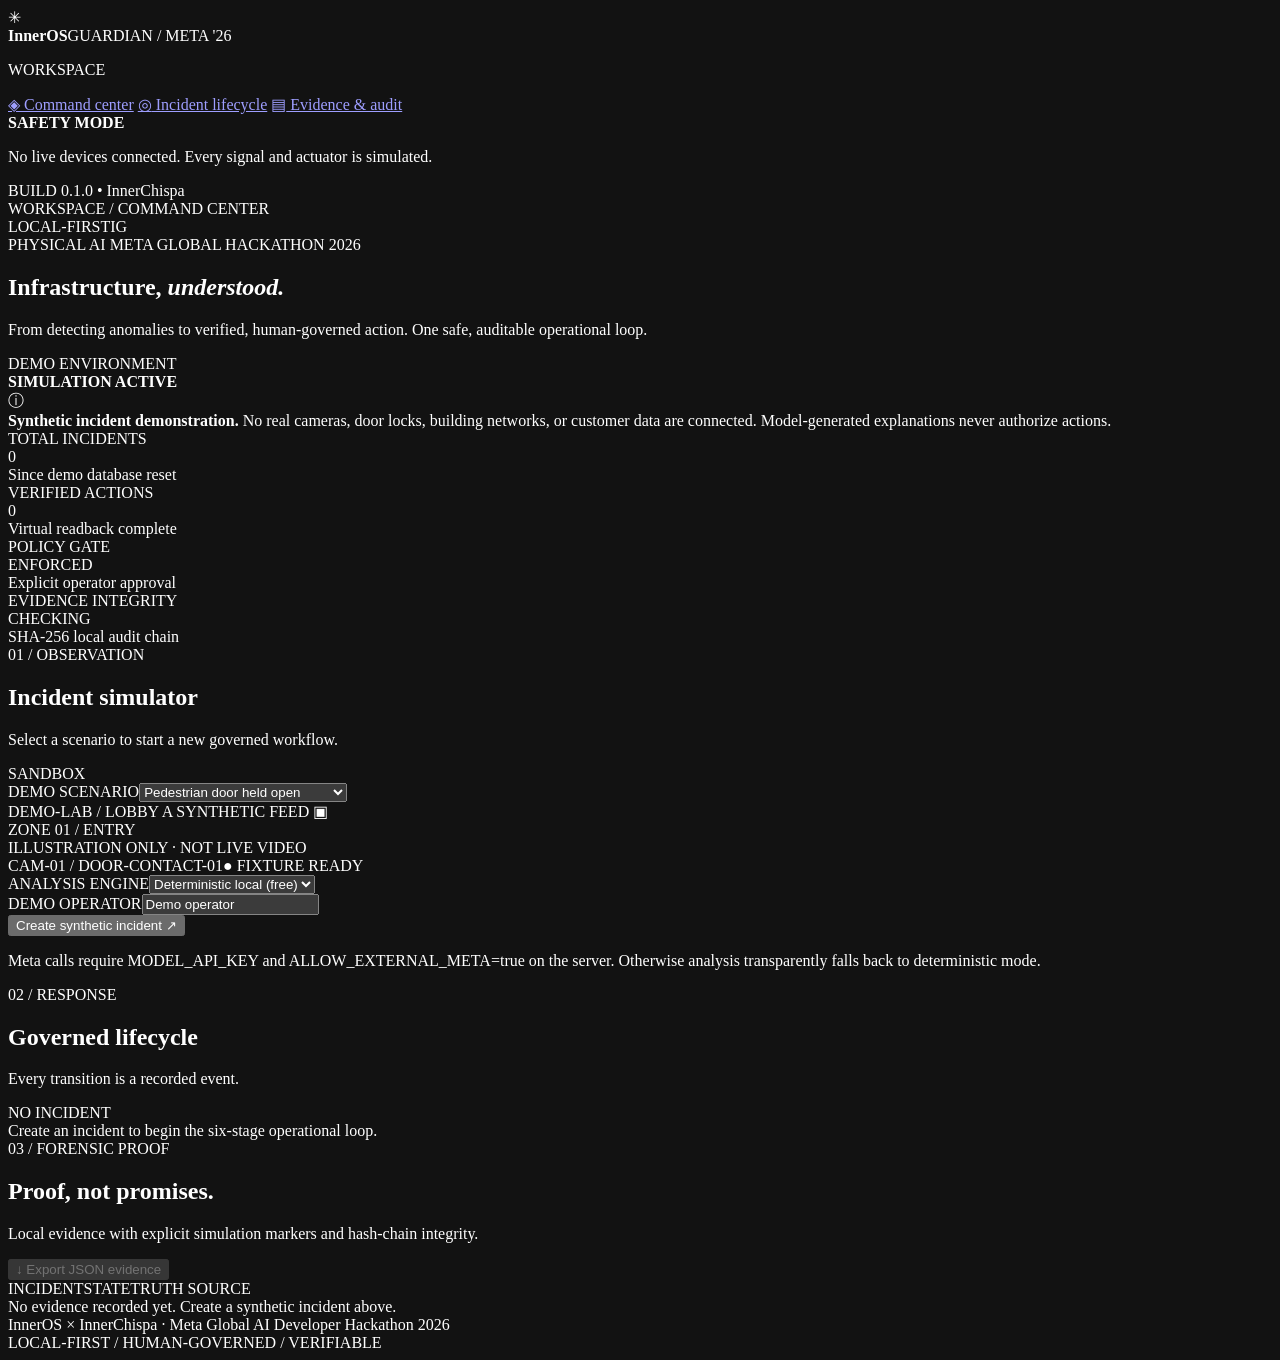
==== src/inneros_meta_guardian/static/index.html @ f58f7de5 "feat: restore tested standalone Guardian sandbox, disable cloud Meta from web demo" ====
<!doctype html>
<html lang="en">
<head>
<meta charset="utf-8" />
<meta name="viewport" content="width=device-width, initial-scale=1" />
<meta name="color-scheme" content="dark" />
<meta name="description" content="InnerOS Autonomous Infrastructure Guardian. A controlled, local-first physical AI demonstration." />
<title>InnerOS | Autonomous Infrastructure Guardian</title>
<link rel="stylesheet" href="/styles.css" />
<script defer src="/app.js"></script>
</head>
<body>
<div class="shell">
  <aside class="sidebar" aria-label="Application navigation">
    <div class="brand"><div class="brand-symbol">✳</div><div><strong>InnerOS</strong><span>GUARDIAN / META '26</span></div></div>
    <p class="nav-title">WORKSPACE</p>
    <a class="nav-link active" href="#overview"><span aria-hidden="true">◈</span> Command center</a>
    <a class="nav-link" href="#operations"><span aria-hidden="true">◎</span> Incident lifecycle</a>
    <a class="nav-link" href="#evidence"><span aria-hidden="true">▤</span> Evidence & audit</a>
    <div class="sidebar-bottom">
      <div class="safe-note"><span class="safe-dot"></span><strong>SAFETY MODE</strong><p>No live devices connected. Every signal and actuator is simulated.</p></div>
      <div class="version">BUILD 0.1.0 <span>•</span> InnerChispa</div>
    </div>
  </aside>
  <main id="overview" class="main">
    <header class="topbar"><div class="breadcrumbs">WORKSPACE <span>/</span> COMMAND CENTER</div><div class="topbar-right"><span class="status-pill"><i></i> LOCAL-FIRST</span><span class="avatar" aria-label="Demo operator">IG</span></div></header>
    <div class="page-content">
      <section class="intro"><div><div class="eyebrow">PHYSICAL AI <span class="small-line"></span> META GLOBAL HACKATHON 2026</div><h1>Infrastructure, <em>understood.</em></h1><p>From detecting anomalies to verified, human-governed action. One safe, auditable operational loop.</p></div><div class="live-box"><span class="pulse"></span><span>DEMO ENVIRONMENT<br/><strong>SIMULATION ACTIVE</strong></span></div></section>
      <div class="disclaimer" role="note"><span aria-hidden="true">ⓘ</span><div><strong>Synthetic incident demonstration.</strong> No real cameras, door locks, building networks, or customer data are connected. Model-generated explanations never authorize actions.</div></div>
      <section class="stat-grid" aria-label="Overview statistics">
        <div class="stat"><span class="stat-label">TOTAL INCIDENTS</span><div class="stat-number" id="stat-total">0</div><div class="stat-foot">Since demo database reset</div></div>
        <div class="stat"><span class="stat-label">VERIFIED ACTIONS</span><div class="stat-number accent-green" id="stat-verified">0</div><div class="stat-foot">Virtual readback complete</div></div>
        <div class="stat"><span class="stat-label">POLICY GATE</span><div class="stat-number stat-small">ENFORCED</div><div class="stat-foot">Explicit operator approval</div></div>
        <div class="stat"><span class="stat-label">EVIDENCE INTEGRITY</span><div class="stat-number stat-small" id="stat-integrity">CHECKING</div><div class="stat-foot">SHA-256 local audit chain</div></div>
      </section>
      <div class="content-grid">
        <section class="panel simulator" id="operations">
          <div class="panel-heading"><div><div class="eyebrow">01 / OBSERVATION</div><h2>Incident simulator</h2><p>Select a scenario to start a new governed workflow.</p></div><div class="micro-tag">SANDBOX</div></div>
          <label class="field-label" for="scenario">DEMO SCENARIO</label><select id="scenario"><option value="door_propped">Pedestrian door held open</option><option value="camera_offline">Entry camera connectivity loss</option><option value="unverified_alert">Unverified access-control event</option></select>
          <div class="camera-frame" aria-label="Synthetic zone schematic, not a camera feed"><div class="camera-head"><span class="camera-bullet"></span> DEMO-LAB / LOBBY A <span class="camera-head-right">SYNTHETIC FEED <span class="mini-square">▣</span></span></div><div class="camera-scene"><div class="scene-lines"></div><div class="scene-wall"></div><div class="scene-door"><div class="door-handle"></div></div><div class="scan-zone"><span class="label-scan">ZONE 01 / ENTRY</span></div><div class="scene-person"><span class="head"></span><span class="torso"></span><span class="legs"></span></div><span class="scene-stamp">ILLUSTRATION ONLY · NOT LIVE VIDEO</span></div><div class="camera-bottom"><span>CAM-01 <span class="dotsep">/</span> DOOR-CONTACT-01</span><span class="green-text">● FIXTURE READY</span></div></div>
          <div class="field-row"><div><label class="field-label" for="mode">ANALYSIS ENGINE</label><select id="mode"><option value="deterministic">Deterministic local (free)</option><option value="ollama">Ollama local (optional)</option></select></div><div><label class="field-label" for="operator">DEMO OPERATOR</label><input id="operator" maxlength="60" value="Demo operator" autocomplete="off" /></div></div>
          <button id="create" class="primary-btn">Create synthetic incident <span>↗</span></button>
          <p class="micro-note">Meta calls require MODEL_API_KEY and ALLOW_EXTERNAL_META=true on the server. Otherwise analysis transparently falls back to deterministic mode.</p>
        </section>
        <section class="panel workflow"><div class="panel-heading"><div><div class="eyebrow">02 / RESPONSE</div><h2>Governed lifecycle</h2><p>Every transition is a recorded event.</p></div><span id="incident-badge" class="micro-tag neutral">NO INCIDENT</span></div>
          <div id="stage-list" class="stage-list" aria-label="Incident progress">
            <div class="empty-workflow">Create an incident to begin the six-stage operational loop.</div>
          </div>
          <div id="incident-details" class="incident-details" hidden><div class="signal-title">INCIDENT CONTEXT <span id="incident-id"></span></div><h3 id="incident-title"></h3><div id="incident-signals" class="signal-list"></div><div class="narrative-box"><small>ANALYST REPORT <span id="provider-label"></span></small><p id="incident-narrative">Reasoning pending.</p></div><div class="workflow-actions"><button id="analyze" class="secondary-btn">Analyze incident</button><button id="approve" class="secondary-btn" disabled>Approve safe action</button><button id="execute" class="secondary-btn" disabled>Execute virtual action</button><button id="verify" class="secondary-btn" disabled>Verify independent readback</button></div></div>
          <div id="toast" class="toast" role="status" aria-live="polite"></div>
        </section>
      </div>
      <section class="panel evidence" id="evidence"><div class="panel-heading"><div><div class="eyebrow">03 / FORENSIC PROOF</div><h2>Proof, not promises.</h2><p>Local evidence with explicit simulation markers and hash-chain integrity.</p></div><button id="download" class="outline-btn" disabled>↓ Export JSON evidence</button></div><div class="audit-header"><span>INCIDENT</span><span>STATE</span><span>TRUTH SOURCE</span></div><div id="incident-log" class="incident-log"><div class="log-empty">No evidence recorded yet. Create a synthetic incident above.</div></div></section>
      <footer><div>InnerOS × InnerChispa <span>·</span> Meta Global AI Developer Hackathon 2026</div><div>LOCAL-FIRST <span> / </span> HUMAN-GOVERNED <span> / </span> VERIFIABLE</div></footer>
    </div>
  </main>
</div>
</body>
</html>
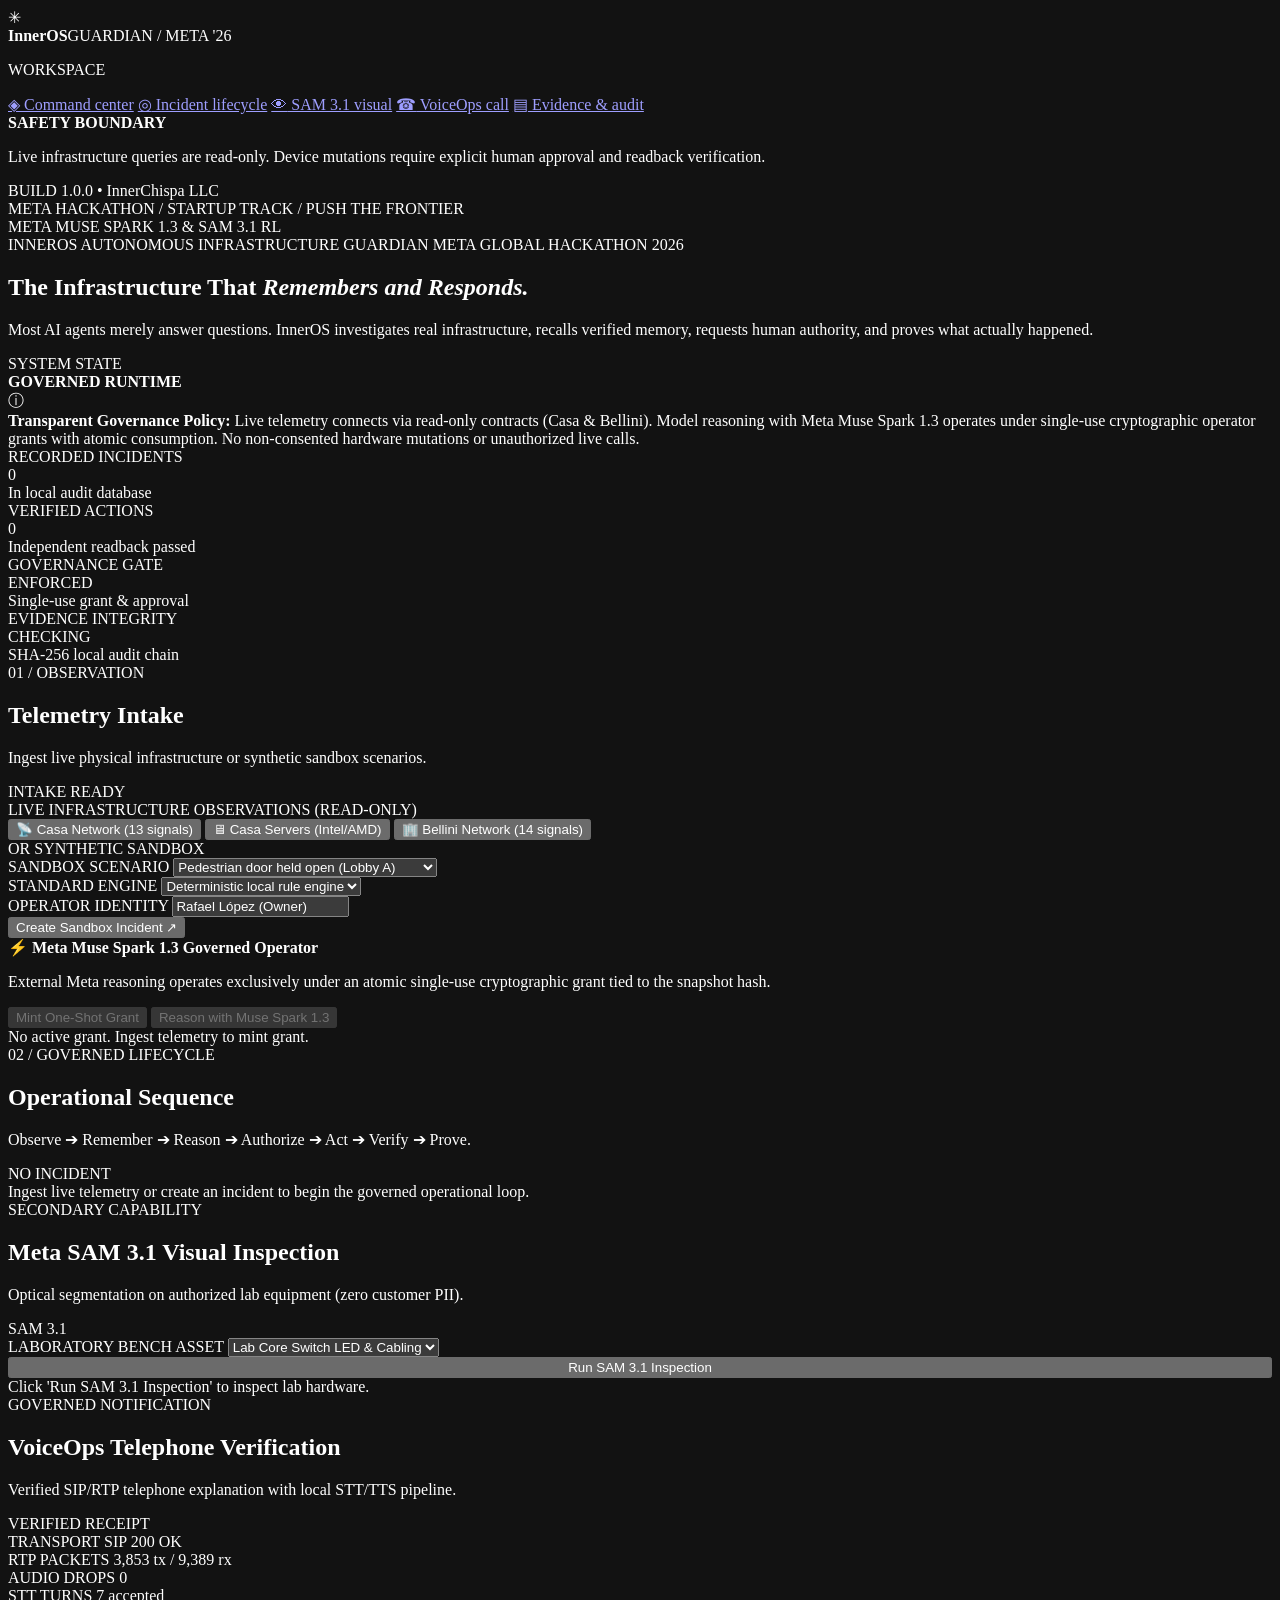
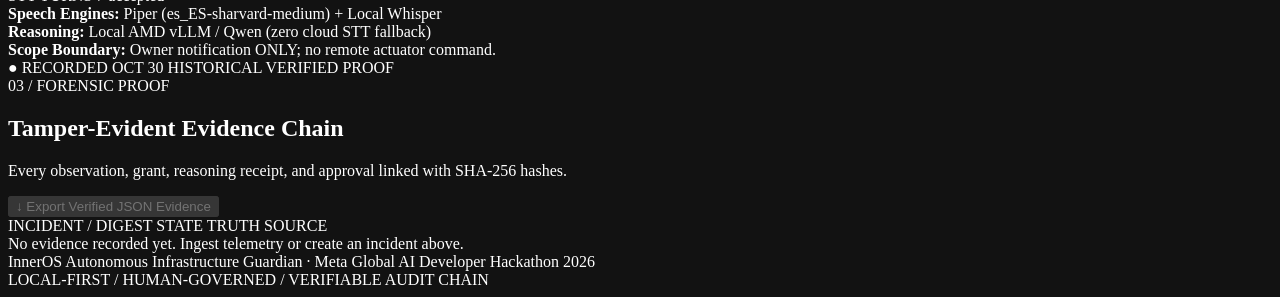
==== commit 4c97855f: "feat: complete Meta Muse Spark 1.3 & SAM 3.1 governed integration with live telemetry, verified memo" ====
--- a/src/inneros_meta_guardian/static/index.html
+++ b/src/inneros_meta_guardian/static/index.html
@@ -4,54 +4,305 @@
 <meta charset="utf-8" />
 <meta name="viewport" content="width=device-width, initial-scale=1" />
 <meta name="color-scheme" content="dark" />
-<meta name="description" content="InnerOS Autonomous Infrastructure Guardian. A controlled, local-first physical AI demonstration." />
-<title>InnerOS | Autonomous Infrastructure Guardian</title>
+<meta name="description" content="InnerOS Autonomous Infrastructure Guardian. Meta Global AI Developer Hackathon 2026." />
+<title>InnerOS | Autonomous Infrastructure Guardian (Meta '26)</title>
 <link rel="stylesheet" href="/styles.css" />
 <script defer src="/app.js"></script>
 </head>
 <body>
 <div class="shell">
   <aside class="sidebar" aria-label="Application navigation">
-    <div class="brand"><div class="brand-symbol">✳</div><div><strong>InnerOS</strong><span>GUARDIAN / META '26</span></div></div>
+    <div class="brand">
+      <div class="brand-symbol">✳</div>
+      <div><strong>InnerOS</strong><span>GUARDIAN / META '26</span></div>
+    </div>
     <p class="nav-title">WORKSPACE</p>
     <a class="nav-link active" href="#overview"><span aria-hidden="true">◈</span> Command center</a>
     <a class="nav-link" href="#operations"><span aria-hidden="true">◎</span> Incident lifecycle</a>
+    <a class="nav-link" href="#sam-visual"><span aria-hidden="true">👁</span> SAM 3.1 visual</a>
+    <a class="nav-link" href="#voiceops-section"><span aria-hidden="true">☎</span> VoiceOps call</a>
     <a class="nav-link" href="#evidence"><span aria-hidden="true">▤</span> Evidence & audit</a>
     <div class="sidebar-bottom">
-      <div class="safe-note"><span class="safe-dot"></span><strong>SAFETY MODE</strong><p>No live devices connected. Every signal and actuator is simulated.</p></div>
-      <div class="version">BUILD 0.1.0 <span>•</span> InnerChispa</div>
+      <div class="safe-note">
+        <span class="safe-dot"></span><strong>SAFETY BOUNDARY</strong>
+        <p>Live infrastructure queries are read-only. Device mutations require explicit human approval and readback verification.</p>
+      </div>
+      <div class="version">BUILD 1.0.0 <span>•</span> InnerChispa LLC</div>
     </div>
   </aside>
+
   <main id="overview" class="main">
-    <header class="topbar"><div class="breadcrumbs">WORKSPACE <span>/</span> COMMAND CENTER</div><div class="topbar-right"><span class="status-pill"><i></i> LOCAL-FIRST</span><span class="avatar" aria-label="Demo operator">IG</span></div></header>
+    <header class="topbar">
+      <div class="breadcrumbs">META HACKATHON <span>/</span> STARTUP TRACK <span>/</span> PUSH THE FRONTIER</div>
+      <div class="topbar-right">
+        <span class="status-pill"><i></i> META MUSE SPARK 1.3 & SAM 3.1</span>
+        <span class="avatar" aria-label="Demo operator">RL</span>
+      </div>
+    </header>
+
     <div class="page-content">
-      <section class="intro"><div><div class="eyebrow">PHYSICAL AI <span class="small-line"></span> META GLOBAL HACKATHON 2026</div><h1>Infrastructure, <em>understood.</em></h1><p>From detecting anomalies to verified, human-governed action. One safe, auditable operational loop.</p></div><div class="live-box"><span class="pulse"></span><span>DEMO ENVIRONMENT<br/><strong>SIMULATION ACTIVE</strong></span></div></section>
-      <div class="disclaimer" role="note"><span aria-hidden="true">ⓘ</span><div><strong>Synthetic incident demonstration.</strong> No real cameras, door locks, building networks, or customer data are connected. Model-generated explanations never authorize actions.</div></div>
+      <section class="intro">
+        <div>
+          <div class="eyebrow">INNEROS AUTONOMOUS INFRASTRUCTURE GUARDIAN <span class="small-line"></span> META GLOBAL HACKATHON 2026</div>
+          <h1>The Infrastructure That <em>Remembers and Responds.</em></h1>
+          <p>Most AI agents merely answer questions. InnerOS investigates real infrastructure, recalls verified memory, requests human authority, and proves what actually happened.</p>
+        </div>
+        <div class="live-box">
+          <span class="pulse"></span>
+          <span>SYSTEM STATE<br/><strong>GOVERNED RUNTIME</strong></span>
+        </div>
+      </section>
+
+      <div class="disclaimer" role="note">
+        <span aria-hidden="true">ⓘ</span>
+        <div>
+          <strong>Transparent Governance Policy:</strong> Live telemetry connects via read-only contracts (Casa & Bellini). Model reasoning with Meta Muse Spark 1.3 operates under single-use cryptographic operator grants with atomic consumption. No non-consented hardware mutations or unauthorized live calls.
+        </div>
+      </div>
+
       <section class="stat-grid" aria-label="Overview statistics">
-        <div class="stat"><span class="stat-label">TOTAL INCIDENTS</span><div class="stat-number" id="stat-total">0</div><div class="stat-foot">Since demo database reset</div></div>
-        <div class="stat"><span class="stat-label">VERIFIED ACTIONS</span><div class="stat-number accent-green" id="stat-verified">0</div><div class="stat-foot">Virtual readback complete</div></div>
-        <div class="stat"><span class="stat-label">POLICY GATE</span><div class="stat-number stat-small">ENFORCED</div><div class="stat-foot">Explicit operator approval</div></div>
-        <div class="stat"><span class="stat-label">EVIDENCE INTEGRITY</span><div class="stat-number stat-small" id="stat-integrity">CHECKING</div><div class="stat-foot">SHA-256 local audit chain</div></div>
+        <div class="stat">
+          <span class="stat-label">RECORDED INCIDENTS</span>
+          <div class="stat-number" id="stat-total">0</div>
+          <div class="stat-foot">In local audit database</div>
+        </div>
+        <div class="stat">
+          <span class="stat-label">VERIFIED ACTIONS</span>
+          <div class="stat-number accent-green" id="stat-verified">0</div>
+          <div class="stat-foot">Independent readback passed</div>
+        </div>
+        <div class="stat">
+          <span class="stat-label">GOVERNANCE GATE</span>
+          <div class="stat-number stat-small">ENFORCED</div>
+          <div class="stat-foot">Single-use grant & approval</div>
+        </div>
+        <div class="stat">
+          <span class="stat-label">EVIDENCE INTEGRITY</span>
+          <div class="stat-number stat-small" id="stat-integrity">CHECKING</div>
+          <div class="stat-foot">SHA-256 local audit chain</div>
+        </div>
       </section>
+
       <div class="content-grid">
+        <!-- 01 / OBSERVATION PANEL -->
         <section class="panel simulator" id="operations">
-          <div class="panel-heading"><div><div class="eyebrow">01 / OBSERVATION</div><h2>Incident simulator</h2><p>Select a scenario to start a new governed workflow.</p></div><div class="micro-tag">SANDBOX</div></div>
-          <label class="field-label" for="scenario">DEMO SCENARIO</label><select id="scenario"><option value="door_propped">Pedestrian door held open</option><option value="camera_offline">Entry camera connectivity loss</option><option value="unverified_alert">Unverified access-control event</option></select>
-          <div class="camera-frame" aria-label="Synthetic zone schematic, not a camera feed"><div class="camera-head"><span class="camera-bullet"></span> DEMO-LAB / LOBBY A <span class="camera-head-right">SYNTHETIC FEED <span class="mini-square">▣</span></span></div><div class="camera-scene"><div class="scene-lines"></div><div class="scene-wall"></div><div class="scene-door"><div class="door-handle"></div></div><div class="scan-zone"><span class="label-scan">ZONE 01 / ENTRY</span></div><div class="scene-person"><span class="head"></span><span class="torso"></span><span class="legs"></span></div><span class="scene-stamp">ILLUSTRATION ONLY · NOT LIVE VIDEO</span></div><div class="camera-bottom"><span>CAM-01 <span class="dotsep">/</span> DOOR-CONTACT-01</span><span class="green-text">● FIXTURE READY</span></div></div>
-          <div class="field-row"><div><label class="field-label" for="mode">ANALYSIS ENGINE</label><select id="mode"><option value="deterministic">Deterministic local (free)</option><option value="ollama">Ollama local (optional)</option></select></div><div><label class="field-label" for="operator">DEMO OPERATOR</label><input id="operator" maxlength="60" value="Demo operator" autocomplete="off" /></div></div>
-          <button id="create" class="primary-btn">Create synthetic incident <span>↗</span></button>
-          <p class="micro-note">Meta calls require MODEL_API_KEY and ALLOW_EXTERNAL_META=true on the server. Otherwise analysis transparently falls back to deterministic mode.</p>
+          <div class="panel-heading">
+            <div>
+              <div class="eyebrow">01 / OBSERVATION</div>
+              <h2>Telemetry Intake</h2>
+              <p>Ingest live physical infrastructure or synthetic sandbox scenarios.</p>
+            </div>
+            <div class="micro-tag" id="intake-badge">INTAKE READY</div>
+          </div>
+
+          <!-- Live Infrastructure Buttons -->
+          <div class="live-intake-group">
+            <span class="field-label">LIVE INFRASTRUCTURE OBSERVATIONS (READ-ONLY)</span>
+            <div class="btn-group-row">
+              <button id="btn-live-casa-net" class="live-btn">📡 Casa Network (13 signals)</button>
+              <button id="btn-live-casa-srv" class="live-btn">🖥 Casa Servers (Intel/AMD)</button>
+              <button id="btn-live-bellini" class="live-btn">🏢 Bellini Network (14 signals)</button>
+            </div>
+          </div>
+
+          <div class="divider-text"><span>OR SYNTHETIC SANDBOX</span></div>
+
+          <label class="field-label" for="scenario">SANDBOX SCENARIO</label>
+          <select id="scenario">
+            <option value="door_propped">Pedestrian door held open (Lobby A)</option>
+            <option value="camera_offline">Entry camera connectivity loss (Zone 01)</option>
+            <option value="unverified_alert">Unverified access-control event</option>
+          </select>
+
+          <div class="field-row">
+            <div>
+              <label class="field-label" for="mode">STANDARD ENGINE</label>
+              <select id="mode">
+                <option value="deterministic">Deterministic local rule engine</option>
+                <option value="ollama">Ollama local loopback</option>
+              </select>
+            </div>
+            <div>
+              <label class="field-label" for="operator">OPERATOR IDENTITY</label>
+              <input id="operator" maxlength="60" value="Rafael López (Owner)" autocomplete="off" />
+            </div>
+          </div>
+
+          <button id="create" class="primary-btn">Create Sandbox Incident <span>↗</span></button>
+
+          <!-- Governed Meta Operator Box -->
+          <div class="meta-grant-box">
+            <div class="meta-grant-header">
+              <span class="spark-icon">⚡</span>
+              <strong>Meta Muse Spark 1.3 Governed Operator</strong>
+            </div>
+            <p class="micro-note">
+              External Meta reasoning operates exclusively under an atomic single-use cryptographic grant tied to the snapshot hash.
+            </p>
+            <div class="grant-row">
+              <button id="btn-mint-grant" class="grant-btn" disabled>Mint One-Shot Grant</button>
+              <button id="btn-meta-analyze" class="meta-action-btn" disabled>Reason with Muse Spark 1.3</button>
+            </div>
+            <div id="grant-status" class="grant-status-text">No active grant. Ingest telemetry to mint grant.</div>
+          </div>
         </section>
-        <section class="panel workflow"><div class="panel-heading"><div><div class="eyebrow">02 / RESPONSE</div><h2>Governed lifecycle</h2><p>Every transition is a recorded event.</p></div><span id="incident-badge" class="micro-tag neutral">NO INCIDENT</span></div>
+
+        <!-- 02 / GOVERNED LIFECYCLE -->
+        <section class="panel workflow">
+          <div class="panel-heading">
+            <div>
+              <div class="eyebrow">02 / GOVERNED LIFECYCLE</div>
+              <h2>Operational Sequence</h2>
+              <p>Observe ➔ Remember ➔ Reason ➔ Authorize ➔ Act ➔ Verify ➔ Prove.</p>
+            </div>
+            <span id="incident-badge" class="micro-tag neutral">NO INCIDENT</span>
+          </div>
+
           <div id="stage-list" class="stage-list" aria-label="Incident progress">
-            <div class="empty-workflow">Create an incident to begin the six-stage operational loop.</div>
-          </div>
-          <div id="incident-details" class="incident-details" hidden><div class="signal-title">INCIDENT CONTEXT <span id="incident-id"></span></div><h3 id="incident-title"></h3><div id="incident-signals" class="signal-list"></div><div class="narrative-box"><small>ANALYST REPORT <span id="provider-label"></span></small><p id="incident-narrative">Reasoning pending.</p></div><div class="workflow-actions"><button id="analyze" class="secondary-btn">Analyze incident</button><button id="approve" class="secondary-btn" disabled>Approve safe action</button><button id="execute" class="secondary-btn" disabled>Execute virtual action</button><button id="verify" class="secondary-btn" disabled>Verify independent readback</button></div></div>
+            <div class="empty-workflow">Ingest live telemetry or create an incident to begin the governed operational loop.</div>
+          </div>
+
+          <div id="incident-details" class="incident-details" hidden>
+            <div class="signal-title">
+              INCIDENT SNAPSHOT <span id="incident-id"></span>
+            </div>
+            <h3 id="incident-title"></h3>
+            
+            <!-- Snapshot & Digest info -->
+            <div class="snapshot-hash-bar">
+              <span>SHA-256 Digest:</span>
+              <code id="incident-digest">None</code>
+            </div>
+
+            <!-- Monitored Signals List -->
+            <div id="incident-signals" class="signal-list"></div>
+
+            <!-- Verified Memory Facts (AG-60) -->
+            <div id="memory-box" class="memory-box">
+              <div class="memory-header">
+                <span>🧠 AG-60 VERIFIED MEMORY & HISTORICAL FACTS</span>
+                <button id="btn-recall-memory" class="mini-btn">Recall Facts</button>
+              </div>
+              <div id="memory-facts" class="memory-facts-list">
+                <span class="muted-italic">Click 'Recall Facts' to retrieve verified site baseline.</span>
+              </div>
+            </div>
+
+            <!-- Analyst Narrative & Meta Receipt -->
+            <div class="narrative-box">
+              <small>ANALYST REASONING REPORT <span id="provider-label">NOT ANALYZED</span></small>
+              <p id="incident-narrative">Reasoning pending.</p>
+              <div id="meta-receipt" class="meta-receipt-subbox" hidden></div>
+            </div>
+
+            <!-- Workflow Action Buttons -->
+            <div class="workflow-actions">
+              <button id="analyze" class="secondary-btn">Standard Analyze</button>
+              <button id="approve" class="secondary-btn" disabled>Approve Safe Action</button>
+              <button id="execute" class="secondary-btn" disabled>Execute Virtual Action</button>
+              <button id="verify" class="secondary-btn" disabled>Verify Readback</button>
+            </div>
+          </div>
+
           <div id="toast" class="toast" role="status" aria-live="polite"></div>
         </section>
       </div>
-      <section class="panel evidence" id="evidence"><div class="panel-heading"><div><div class="eyebrow">03 / FORENSIC PROOF</div><h2>Proof, not promises.</h2><p>Local evidence with explicit simulation markers and hash-chain integrity.</p></div><button id="download" class="outline-btn" disabled>↓ Export JSON evidence</button></div><div class="audit-header"><span>INCIDENT</span><span>STATE</span><span>TRUTH SOURCE</span></div><div id="incident-log" class="incident-log"><div class="log-empty">No evidence recorded yet. Create a synthetic incident above.</div></div></section>
-      <footer><div>InnerOS × InnerChispa <span>·</span> Meta Global AI Developer Hackathon 2026</div><div>LOCAL-FIRST <span> / </span> HUMAN-GOVERNED <span> / </span> VERIFIABLE</div></footer>
+
+      <!-- SAM 3.1 & VOICEOPS INSPECTION SECTION -->
+      <div class="content-grid aux-grid">
+        <!-- SAM 3.1 Visual Lab Inspector -->
+        <section class="panel" id="sam-visual">
+          <div class="panel-heading">
+            <div>
+              <div class="eyebrow">SECONDARY CAPABILITY</div>
+              <h2>Meta SAM 3.1 Visual Inspection</h2>
+              <p>Optical segmentation on authorized lab equipment (zero customer PII).</p>
+            </div>
+            <span class="micro-tag">SAM 3.1</span>
+          </div>
+
+          <div class="field-row">
+            <div>
+              <label class="field-label" for="sam-asset-select">LABORATORY BENCH ASSET</label>
+              <select id="sam-asset-select">
+                <option value="lab_rack_switch_led">Lab Core Switch LED & Cabling</option>
+                <option value="lab_optical_patch_panel">Optical Distribution Frame Fiber</option>
+              </select>
+            </div>
+            <div style="display:flex;align-items:flex-end;">
+              <button id="btn-run-sam" class="secondary-btn" style="width:100%;">Run SAM 3.1 Inspection</button>
+            </div>
+          </div>
+
+          <div id="sam-output" class="sam-output-box">
+            <span class="muted-italic">Click 'Run SAM 3.1 Inspection' to inspect lab hardware.</span>
+          </div>
+        </section>
+
+        <!-- VoiceOps Phone Call Verification -->
+        <section class="panel" id="voiceops-section">
+          <div class="panel-heading">
+            <div>
+              <div class="eyebrow">GOVERNED NOTIFICATION</div>
+              <h2>VoiceOps Telephone Verification</h2>
+              <p>Verified SIP/RTP telephone explanation with local STT/TTS pipeline.</p>
+            </div>
+            <span class="micro-tag accent-green">VERIFIED RECEIPT</span>
+          </div>
+
+          <div class="voiceops-card">
+            <div class="voice-metric-row">
+              <div class="v-metric">
+                <span class="v-label">TRANSPORT</span>
+                <span class="v-val">SIP 200 OK</span>
+              </div>
+              <div class="v-metric">
+                <span class="v-label">RTP PACKETS</span>
+                <span class="v-val">3,853 tx / 9,389 rx</span>
+              </div>
+              <div class="v-metric">
+                <span class="v-label">AUDIO DROPS</span>
+                <span class="v-val accent-green">0</span>
+              </div>
+              <div class="v-metric">
+                <span class="v-label">STT TURNS</span>
+                <span class="v-val">7 accepted</span>
+              </div>
+            </div>
+            <div class="voice-details">
+              <div><strong>Speech Engines:</strong> Piper (es_ES-sharvard-medium) + Local Whisper</div>
+              <div><strong>Reasoning:</strong> Local AMD vLLM / Qwen (zero cloud STT fallback)</div>
+              <div><strong>Scope Boundary:</strong> Owner notification ONLY; no remote actuator command.</div>
+              <div class="voice-tag">● RECORDED OCT 30 HISTORICAL VERIFIED PROOF</div>
+            </div>
+          </div>
+        </section>
+      </div>
+
+      <!-- 03 / FORENSIC PROOF & EVIDENCE -->
+      <section class="panel evidence" id="evidence">
+        <div class="panel-heading">
+          <div>
+            <div class="eyebrow">03 / FORENSIC PROOF</div>
+            <h2>Tamper-Evident Evidence Chain</h2>
+            <p>Every observation, grant, reasoning receipt, and approval linked with SHA-256 hashes.</p>
+          </div>
+          <button id="download" class="outline-btn" disabled>↓ Export Verified JSON Evidence</button>
+        </div>
+        <div class="audit-header">
+          <span>INCIDENT / DIGEST</span>
+          <span>STATE</span>
+          <span>TRUTH SOURCE</span>
+        </div>
+        <div id="incident-log" class="incident-log">
+          <div class="log-empty">No evidence recorded yet. Ingest telemetry or create an incident above.</div>
+        </div>
+      </section>
+
+      <footer>
+        <div>InnerOS Autonomous Infrastructure Guardian <span>·</span> Meta Global AI Developer Hackathon 2026</div>
+        <div>LOCAL-FIRST <span> / </span> HUMAN-GOVERNED <span> / </span> VERIFIABLE AUDIT CHAIN</div>
+      </footer>
     </div>
   </main>
 </div>
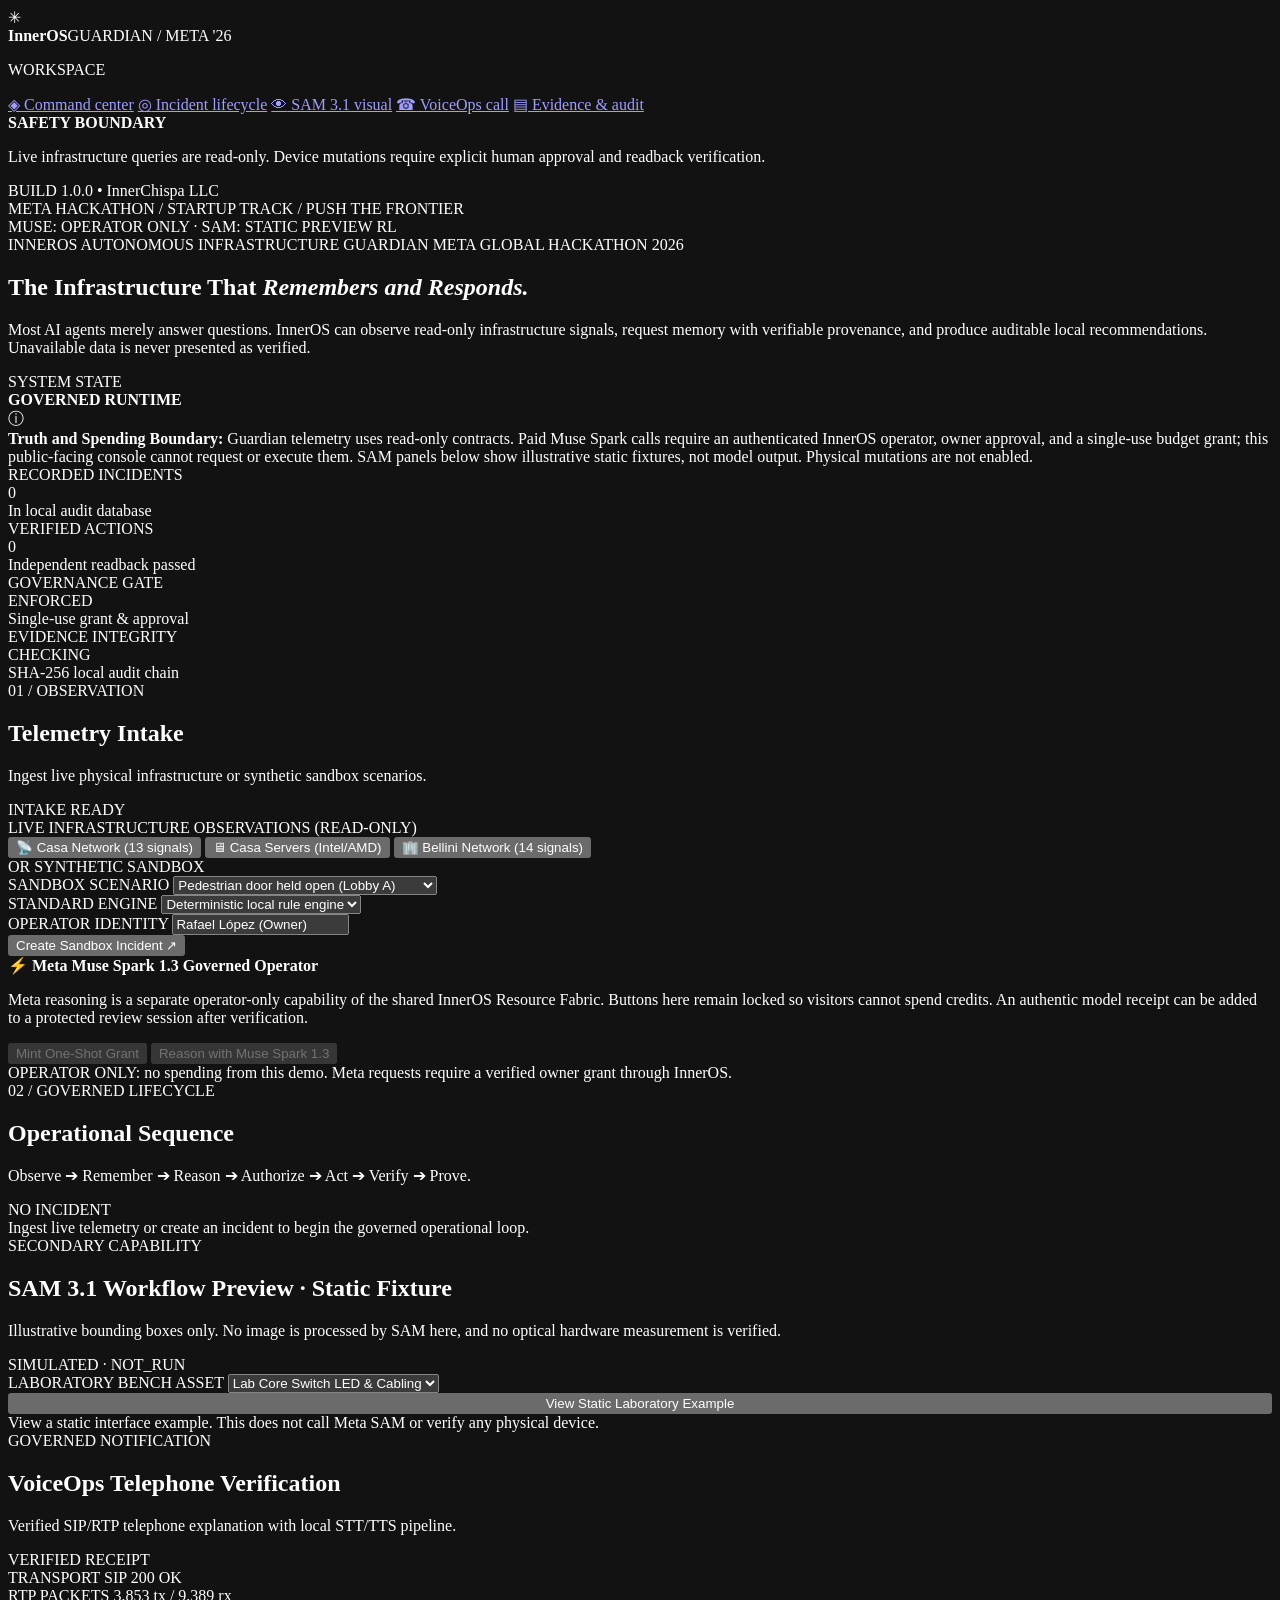
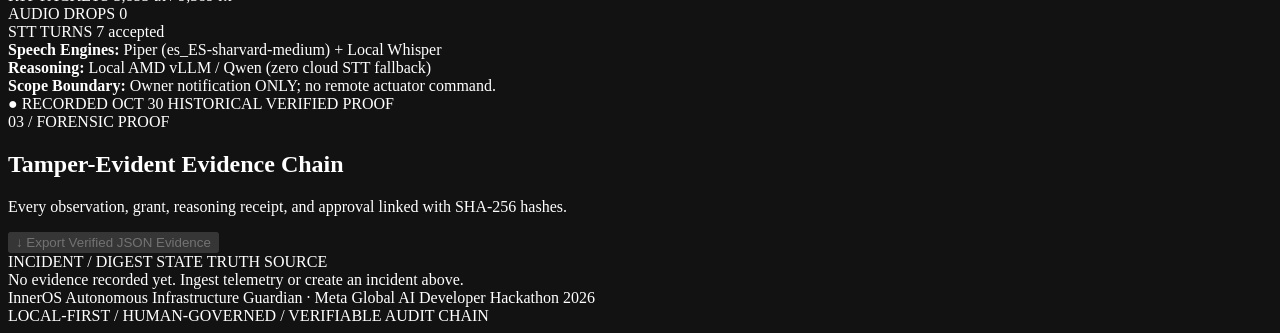
==== commit 90e8311d: "fix(ui): distinguish operator-only Muse, unavailable memory and synthetic SAM preview" ====
--- a/src/inneros_meta_guardian/static/index.html
+++ b/src/inneros_meta_guardian/static/index.html
@@ -35,7 +35,7 @@
     <header class="topbar">
       <div class="breadcrumbs">META HACKATHON <span>/</span> STARTUP TRACK <span>/</span> PUSH THE FRONTIER</div>
       <div class="topbar-right">
-        <span class="status-pill"><i></i> META MUSE SPARK 1.3 & SAM 3.1</span>
+        <span class="status-pill"><i></i> MUSE: OPERATOR ONLY · SAM: STATIC PREVIEW</span>
         <span class="avatar" aria-label="Demo operator">RL</span>
       </div>
     </header>
@@ -45,7 +45,7 @@
         <div>
           <div class="eyebrow">INNEROS AUTONOMOUS INFRASTRUCTURE GUARDIAN <span class="small-line"></span> META GLOBAL HACKATHON 2026</div>
           <h1>The Infrastructure That <em>Remembers and Responds.</em></h1>
-          <p>Most AI agents merely answer questions. InnerOS investigates real infrastructure, recalls verified memory, requests human authority, and proves what actually happened.</p>
+          <p>Most AI agents merely answer questions. InnerOS can observe read-only infrastructure signals, request memory with verifiable provenance, and produce auditable local recommendations. Unavailable data is never presented as verified.</p>
         </div>
         <div class="live-box">
           <span class="pulse"></span>
@@ -56,7 +56,7 @@
       <div class="disclaimer" role="note">
         <span aria-hidden="true">ⓘ</span>
         <div>
-          <strong>Transparent Governance Policy:</strong> Live telemetry connects via read-only contracts (Casa & Bellini). Model reasoning with Meta Muse Spark 1.3 operates under single-use cryptographic operator grants with atomic consumption. No non-consented hardware mutations or unauthorized live calls.
+          <strong>Truth and Spending Boundary:</strong> Guardian telemetry uses read-only contracts. Paid Muse Spark calls require an authenticated InnerOS operator, owner approval, and a single-use budget grant; this public-facing console cannot request or execute them. SAM panels below show illustrative static fixtures, not model output. Physical mutations are not enabled.
         </div>
       </div>
 
@@ -137,13 +137,13 @@
               <strong>Meta Muse Spark 1.3 Governed Operator</strong>
             </div>
             <p class="micro-note">
-              External Meta reasoning operates exclusively under an atomic single-use cryptographic grant tied to the snapshot hash.
+              Meta reasoning is a separate operator-only capability of the shared InnerOS Resource Fabric. Buttons here remain locked so visitors cannot spend credits. An authentic model receipt can be added to a protected review session after verification.
             </p>
             <div class="grant-row">
               <button id="btn-mint-grant" class="grant-btn" disabled>Mint One-Shot Grant</button>
               <button id="btn-meta-analyze" class="meta-action-btn" disabled>Reason with Muse Spark 1.3</button>
             </div>
-            <div id="grant-status" class="grant-status-text">No active grant. Ingest telemetry to mint grant.</div>
+            <div id="grant-status" class="grant-status-text">OPERATOR ONLY: no spending from this demo. Meta requests require a verified owner grant through InnerOS.</div>
           </div>
         </section>
 
@@ -180,11 +180,11 @@
             <!-- Verified Memory Facts (AG-60) -->
             <div id="memory-box" class="memory-box">
               <div class="memory-header">
-                <span>🧠 AG-60 VERIFIED MEMORY & HISTORICAL FACTS</span>
+                <span>🧠 AG-60 / PERSONAL BRAIN · VERIFIABLE RECALL</span>
                 <button id="btn-recall-memory" class="mini-btn">Recall Facts</button>
               </div>
               <div id="memory-facts" class="memory-facts-list">
-                <span class="muted-italic">Click 'Recall Facts' to retrieve verified site baseline.</span>
+                <span class="muted-italic">Request existing memory with source provenance. Unavailable data must remain unavailable, not simulated.</span>
               </div>
             </div>
 
@@ -215,10 +215,10 @@
           <div class="panel-heading">
             <div>
               <div class="eyebrow">SECONDARY CAPABILITY</div>
-              <h2>Meta SAM 3.1 Visual Inspection</h2>
-              <p>Optical segmentation on authorized lab equipment (zero customer PII).</p>
-            </div>
-            <span class="micro-tag">SAM 3.1</span>
+              <h2>SAM 3.1 Workflow Preview · Static Fixture</h2>
+              <p>Illustrative bounding boxes only. No image is processed by SAM here, and no optical hardware measurement is verified.</p>
+            </div>
+            <span class="micro-tag">SIMULATED · NOT_RUN</span>
           </div>
 
           <div class="field-row">
@@ -230,12 +230,12 @@
               </select>
             </div>
             <div style="display:flex;align-items:flex-end;">
-              <button id="btn-run-sam" class="secondary-btn" style="width:100%;">Run SAM 3.1 Inspection</button>
+              <button id="btn-run-sam" class="secondary-btn" style="width:100%;">View Static Laboratory Example</button>
             </div>
           </div>
 
           <div id="sam-output" class="sam-output-box">
-            <span class="muted-italic">Click 'Run SAM 3.1 Inspection' to inspect lab hardware.</span>
+            <span class="muted-italic">View a static interface example. This does not call Meta SAM or verify any physical device.</span>
           </div>
         </section>
 
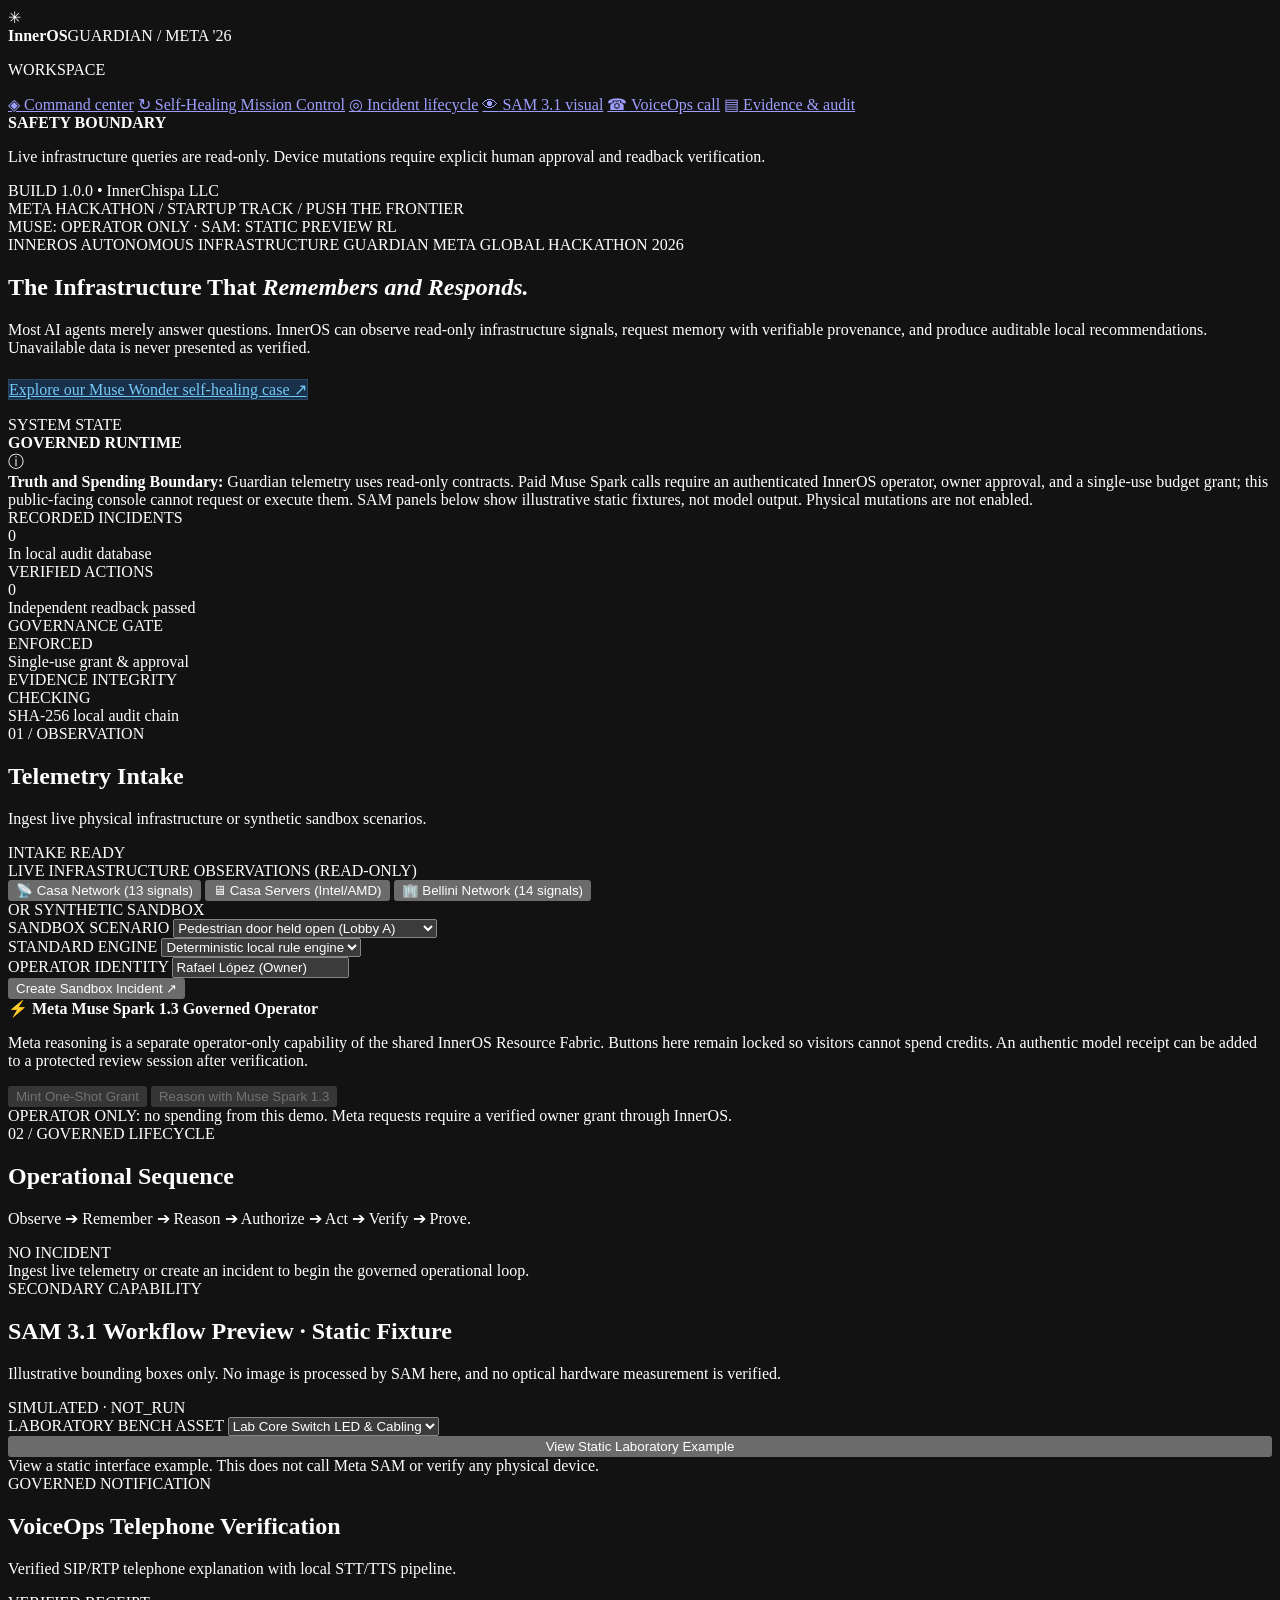
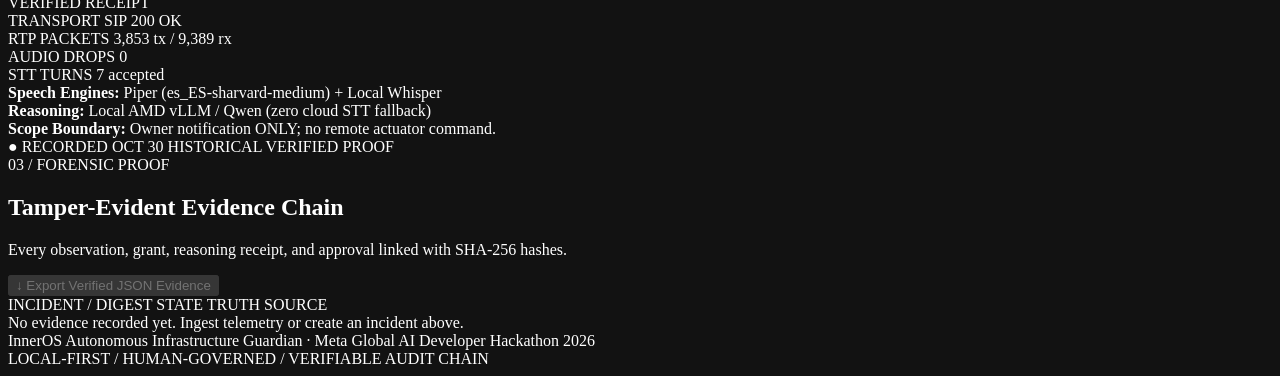
==== commit 856cfb4f: "feat(ui): connect physical guardian dashboard to Muse self-healing mission control" ====
--- a/src/inneros_meta_guardian/static/index.html
+++ b/src/inneros_meta_guardian/static/index.html
@@ -18,6 +18,7 @@
     </div>
     <p class="nav-title">WORKSPACE</p>
     <a class="nav-link active" href="#overview"><span aria-hidden="true">◈</span> Command center</a>
+    <a class="nav-link" href="/self-heal"><span aria-hidden="true">↻</span> Self-Healing Mission Control</a>
     <a class="nav-link" href="#operations"><span aria-hidden="true">◎</span> Incident lifecycle</a>
     <a class="nav-link" href="#sam-visual"><span aria-hidden="true">👁</span> SAM 3.1 visual</a>
     <a class="nav-link" href="#voiceops-section"><span aria-hidden="true">☎</span> VoiceOps call</a>
@@ -46,6 +47,7 @@
           <div class="eyebrow">INNEROS AUTONOMOUS INFRASTRUCTURE GUARDIAN <span class="small-line"></span> META GLOBAL HACKATHON 2026</div>
           <h1>The Infrastructure That <em>Remembers and Responds.</em></h1>
           <p>Most AI agents merely answer questions. InnerOS can observe read-only infrastructure signals, request memory with verifiable provenance, and produce auditable local recommendations. Unavailable data is never presented as verified.</p>
+          <p><a href="/self-heal" class="nav-link" style="display:inline-flex;margin-top:6px;color:#75c8f6;border:1px solid #294866;background:#18304a">Explore our Muse Wonder self-healing case ↗</a></p>
         </div>
         <div class="live-box">
           <span class="pulse"></span>
